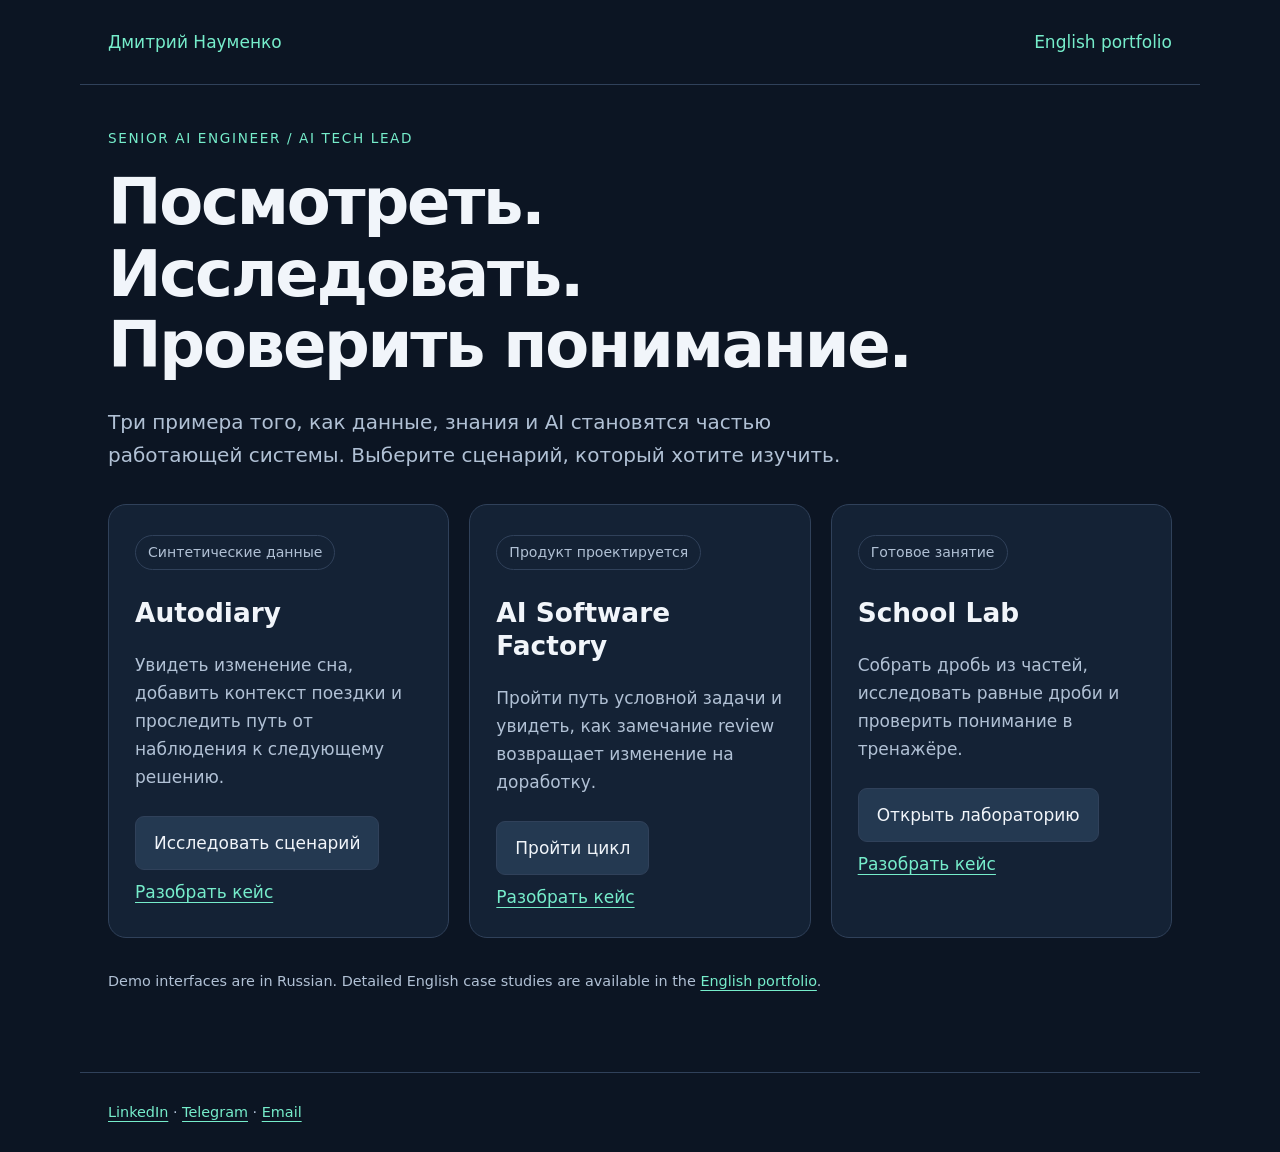
==== docs/index.html @ 7033c2be "[AD-0141] build bilingual ai engineering portfolio" ====
<!doctype html><html lang="ru"><head><meta charset="utf-8"><meta name="viewport" content="width=device-width, initial-scale=1"><meta name="description" content="Демонстрации AI-проектов Дмитрия Науменко: Autodiary, AI Software Factory и School Lab."><title>AI-проекты — Дмитрий Науменко</title><link rel="stylesheet" href="style.css"><link rel="icon" href="data:image/svg+xml,%3Csvg xmlns='http://www.w3.org/2000/svg' viewBox='0 0 64 64'%3E%3Crect width='64' height='64' rx='14' fill='%230e1929'/%3E%3Ctext x='15' y='46' fill='%2376edcb' font-family='Arial' font-size='42'%3ED%3C/text%3E%3C/svg%3E"></head><body>
<header><a href="https://github.com/dmitrii-naumenko/portfolio">Дмитрий Науменко</a><a href="https://github.com/dmitrii-naumenko/portfolio/blob/main/en/README.md" lang="en">English portfolio</a></header>
<main><p class="eyebrow">Senior AI Engineer / AI Tech Lead</p><h1>Посмотреть. Исследовать. <br>Проверить понимание.</h1><p class="lead">Три примера того, как данные, знания и AI становятся частью работающей системы. Выберите сценарий, который хотите изучить.</p>
<div class="grid"><article class="panel"><span class="tag">Синтетические данные</span><h2>Autodiary</h2><p>Увидеть изменение сна, добавить контекст поездки и проследить путь от наблюдения к следующему решению.</p><a class="button" href="demos/autodiary.html">Исследовать сценарий</a><a href="https://github.com/dmitrii-naumenko/portfolio/tree/main/projects/autodiary">Разобрать кейс</a></article>
<article class="panel"><span class="tag">Продукт проектируется</span><h2>AI Software Factory</h2><p>Пройти путь условной задачи и увидеть, как замечание review возвращает изменение на доработку.</p><a class="button" href="demos/factory.html">Пройти цикл</a><a href="https://github.com/dmitrii-naumenko/portfolio/blob/main/projects/factory.md">Разобрать кейс</a></article>
<article class="panel"><span class="tag">Готовое занятие</span><h2>School Lab</h2><p>Собрать дробь из частей, исследовать равные дроби и проверить понимание в тренажёре.</p><a class="button" href="demos/school.html">Открыть лабораторию</a><a href="https://github.com/dmitrii-naumenko/portfolio/blob/main/projects/school.md">Разобрать кейс</a></article></div>
<p class="small" lang="en">Demo interfaces are in Russian. Detailed English case studies are available in the <a href="https://github.com/dmitrii-naumenko/portfolio/blob/main/en/README.md">English portfolio</a>.</p></main>
<footer><a href="https://www.linkedin.com/in/naumenko-d/">LinkedIn</a> · <a href="https://t.me/naumenko_ds">Telegram</a> · <a href="mailto:dima-post2009@yandex.com">Email</a></footer></body></html>
---- docs/style.css ----
:root{color-scheme:dark;--bg:#0c1523;--panel:#142235;--line:#30415a;--text:#f1f5fa;--muted:#b1c1d5;--accent:#76edcb}*{box-sizing:border-box}body{margin:0;background:var(--bg);color:var(--text);font:17px/1.65 system-ui,-apple-system,sans-serif}a{color:var(--accent);text-underline-offset:4px}a:hover{color:white}a:focus-visible,button:focus-visible,input:focus-visible,summary:focus-visible{outline:3px solid #fbbf72;outline-offset:4px}main,header,footer{max-width:1120px;margin:auto;padding:28px}header{display:flex;gap:18px;justify-content:space-between;flex-wrap:wrap;border-bottom:1px solid var(--line)}header a{text-decoration:none}h1{font-size:clamp(2.2rem,5vw,4.2rem);line-height:1.12;letter-spacing:-.035em;max-width:850px;margin:18px 0 24px}h2{font-size:1.65rem;line-height:1.25}h3{font-size:1.15rem;line-height:1.4}p{max-width:830px}.eyebrow{font-size:.85rem;letter-spacing:.12em;text-transform:uppercase;color:var(--accent)}.lead{font-size:1.25rem;color:var(--muted);max-width:790px}.tag{display:inline-block;font-size:.88rem;padding:5px 12px;border:1px solid var(--line);border-radius:99px;color:var(--muted);margin:4px 6px 4px 0}.grid{display:grid;grid-template-columns:repeat(3,1fr);gap:20px;margin:32px 0}.panel{background:var(--panel);border:1px solid var(--line);border-radius:18px;padding:26px}.panel p{color:var(--muted)}.panel a{display:inline-block;margin:8px 10px 0 0}.two{display:grid;grid-template-columns:1fr 1fr;gap:22px;margin:28px 0}.button,button{display:inline-block;border:1px solid var(--line);background:#243951;border-radius:9px;color:var(--text);padding:12px 18px;font:inherit;cursor:pointer;text-decoration:none;margin:4px 6px 4px 0}button[aria-pressed=true],button.current{background:var(--accent);color:#0b1e1c;border-color:var(--accent)}button:disabled{opacity:.45;cursor:default}.note{border-left:3px solid var(--accent);padding:12px 20px;background:#132b32;border-radius:0 10px 10px 0}.small{font-size:.9rem;color:var(--muted)}.metric{font-size:2.6rem;line-height:1.2;display:block;color:var(--accent);font-weight:700}.chart{display:flex;gap:10px;align-items:flex-end;height:220px;padding:20px 8px 0}.bar{flex:1;min-width:0;text-align:center}.bar i{display:block;background:linear-gradient(#76edcb,#358d8c);border-radius:7px 7px 0 0;height:var(--height)}.bar span{display:block;font-size:.85rem;margin-top:8px}.bar b{display:block;font-size:.85rem;font-weight:500;color:var(--muted)}label{cursor:pointer}input[type=checkbox]{width:20px;height:20px;vertical-align:middle;margin-right:10px;accent-color:var(--accent)}summary{cursor:pointer;padding:12px 0;color:var(--accent)}.steps{display:flex;flex-wrap:wrap;gap:6px;margin:24px 0}.steps button{font-size:.9rem}.status{color:var(--accent);font-weight:650}footer{border-top:1px solid var(--line);color:var(--muted);font-size:.9rem;margin-top:35px}code{font-size:.95em}noscript{display:block;background:#683510;padding:20px}@media(max-width:760px){.grid,.two{grid-template-columns:1fr}main,header,footer{padding:22px}.panel{padding:22px}.chart{gap:5px;height:190px}.bar span,.bar b{font-size:.8rem}h1{font-size:2.35rem}.steps button{padding:9px 11px}.lead{font-size:1.1rem}}
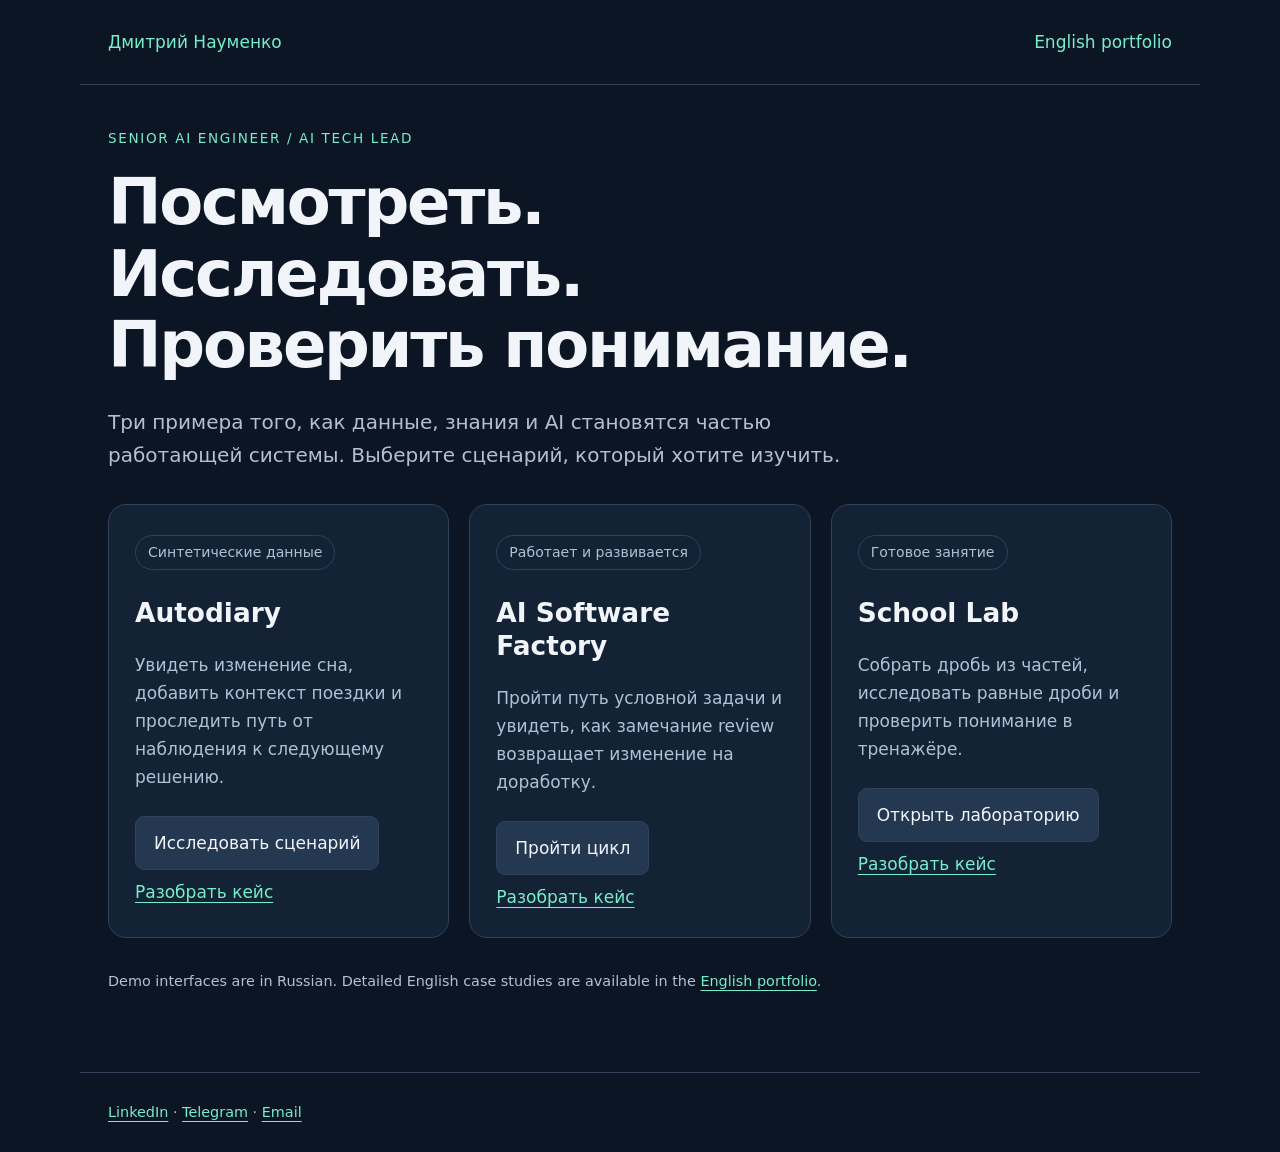
==== commit b1ab5483: "[AD-0141] clarify factory status and analytics scope" ====
--- a/docs/index.html
+++ b/docs/index.html
@@ -2,7 +2,7 @@
 <header><a href="https://github.com/dmitrii-naumenko/portfolio">Дмитрий Науменко</a><a href="https://github.com/dmitrii-naumenko/portfolio/blob/main/en/README.md" lang="en">English portfolio</a></header>
 <main><p class="eyebrow">Senior AI Engineer / AI Tech Lead</p><h1>Посмотреть. Исследовать. <br>Проверить понимание.</h1><p class="lead">Три примера того, как данные, знания и AI становятся частью работающей системы. Выберите сценарий, который хотите изучить.</p>
 <div class="grid"><article class="panel"><span class="tag">Синтетические данные</span><h2>Autodiary</h2><p>Увидеть изменение сна, добавить контекст поездки и проследить путь от наблюдения к следующему решению.</p><a class="button" href="demos/autodiary.html">Исследовать сценарий</a><a href="https://github.com/dmitrii-naumenko/portfolio/tree/main/projects/autodiary">Разобрать кейс</a></article>
-<article class="panel"><span class="tag">Продукт проектируется</span><h2>AI Software Factory</h2><p>Пройти путь условной задачи и увидеть, как замечание review возвращает изменение на доработку.</p><a class="button" href="demos/factory.html">Пройти цикл</a><a href="https://github.com/dmitrii-naumenko/portfolio/blob/main/projects/factory.md">Разобрать кейс</a></article>
+<article class="panel"><span class="tag">Работает и развивается</span><h2>AI Software Factory</h2><p>Пройти путь условной задачи и увидеть, как замечание review возвращает изменение на доработку.</p><a class="button" href="demos/factory.html">Пройти цикл</a><a href="https://github.com/dmitrii-naumenko/portfolio/blob/main/projects/factory.md">Разобрать кейс</a></article>
 <article class="panel"><span class="tag">Готовое занятие</span><h2>School Lab</h2><p>Собрать дробь из частей, исследовать равные дроби и проверить понимание в тренажёре.</p><a class="button" href="demos/school.html">Открыть лабораторию</a><a href="https://github.com/dmitrii-naumenko/portfolio/blob/main/projects/school.md">Разобрать кейс</a></article></div>
 <p class="small" lang="en">Demo interfaces are in Russian. Detailed English case studies are available in the <a href="https://github.com/dmitrii-naumenko/portfolio/blob/main/en/README.md">English portfolio</a>.</p></main>
 <footer><a href="https://www.linkedin.com/in/naumenko-d/">LinkedIn</a> · <a href="https://t.me/naumenko_ds">Telegram</a> · <a href="mailto:dima-post2009@yandex.com">Email</a></footer></body></html>
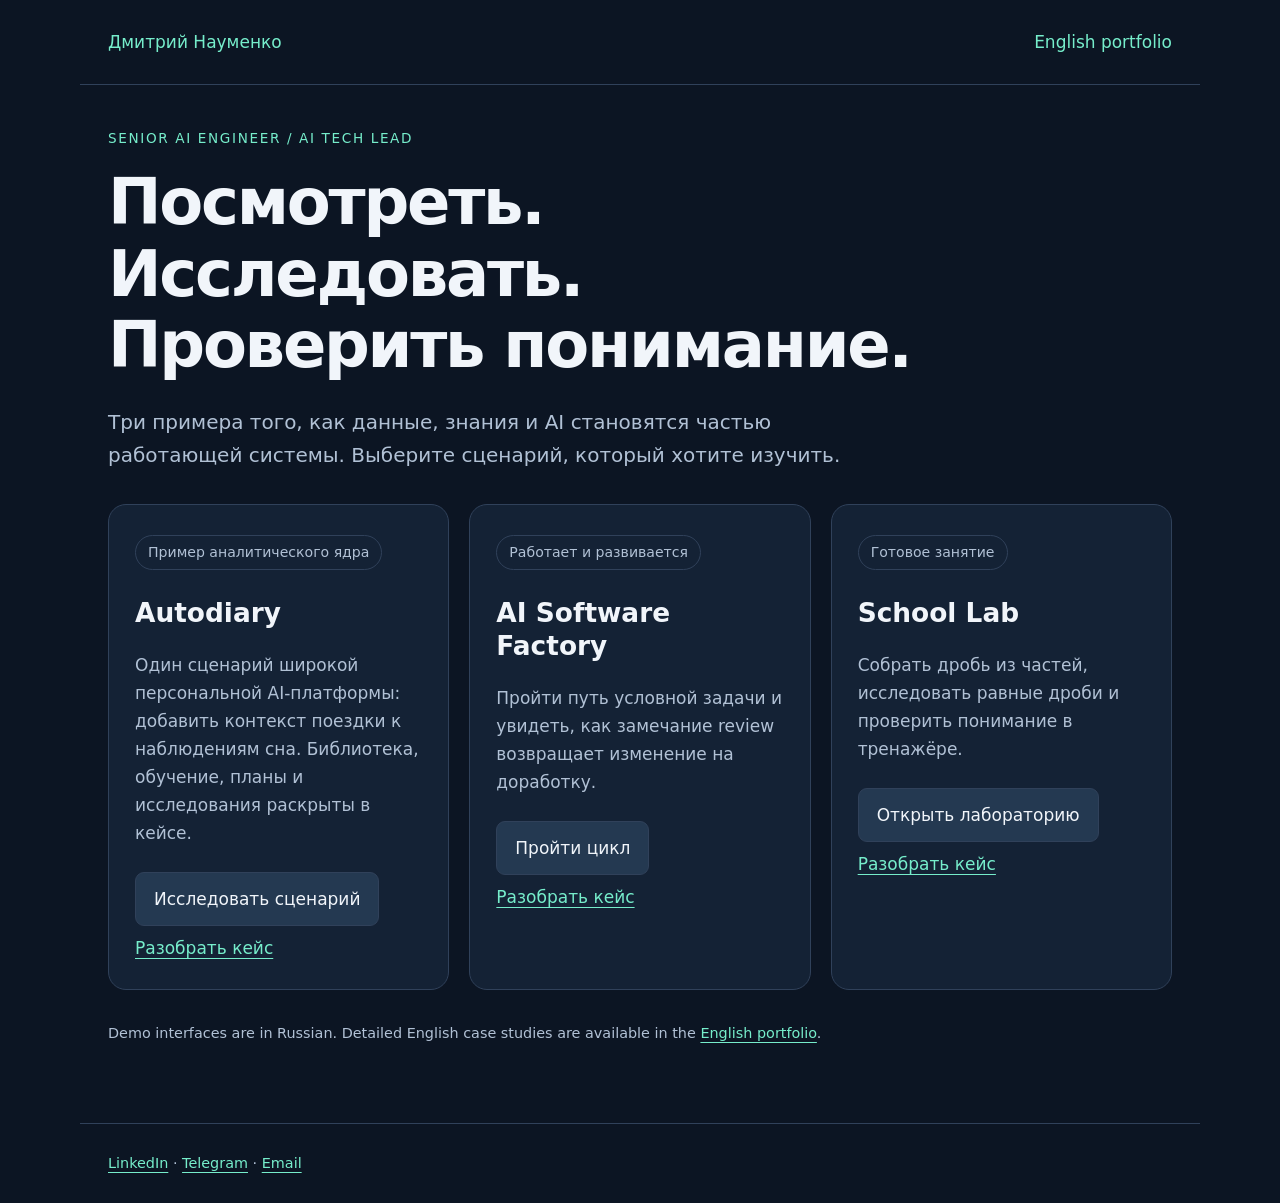
==== commit e0dee171: "[AD-0141] present autodiary as complete personal platform" ====
--- a/docs/index.html
+++ b/docs/index.html
@@ -1,7 +1,7 @@
 <!doctype html><html lang="ru"><head><meta charset="utf-8"><meta name="viewport" content="width=device-width, initial-scale=1"><meta name="description" content="Демонстрации AI-проектов Дмитрия Науменко: Autodiary, AI Software Factory и School Lab."><title>AI-проекты — Дмитрий Науменко</title><link rel="stylesheet" href="style.css"><link rel="icon" href="data:image/svg+xml,%3Csvg xmlns='http://www.w3.org/2000/svg' viewBox='0 0 64 64'%3E%3Crect width='64' height='64' rx='14' fill='%230e1929'/%3E%3Ctext x='15' y='46' fill='%2376edcb' font-family='Arial' font-size='42'%3ED%3C/text%3E%3C/svg%3E"></head><body>
 <header><a href="https://github.com/dmitrii-naumenko/portfolio">Дмитрий Науменко</a><a href="https://github.com/dmitrii-naumenko/portfolio/blob/main/en/README.md" lang="en">English portfolio</a></header>
 <main><p class="eyebrow">Senior AI Engineer / AI Tech Lead</p><h1>Посмотреть. Исследовать. <br>Проверить понимание.</h1><p class="lead">Три примера того, как данные, знания и AI становятся частью работающей системы. Выберите сценарий, который хотите изучить.</p>
-<div class="grid"><article class="panel"><span class="tag">Синтетические данные</span><h2>Autodiary</h2><p>Увидеть изменение сна, добавить контекст поездки и проследить путь от наблюдения к следующему решению.</p><a class="button" href="demos/autodiary.html">Исследовать сценарий</a><a href="https://github.com/dmitrii-naumenko/portfolio/tree/main/projects/autodiary">Разобрать кейс</a></article>
+<div class="grid"><article class="panel"><span class="tag">Пример аналитического ядра</span><h2>Autodiary</h2><p>Один сценарий широкой персональной AI-платформы: добавить контекст поездки к наблюдениям сна. Библиотека, обучение, планы и исследования раскрыты в кейсе.</p><a class="button" href="demos/autodiary.html">Исследовать сценарий</a><a href="https://github.com/dmitrii-naumenko/portfolio/tree/main/projects/autodiary">Разобрать кейс</a></article>
 <article class="panel"><span class="tag">Работает и развивается</span><h2>AI Software Factory</h2><p>Пройти путь условной задачи и увидеть, как замечание review возвращает изменение на доработку.</p><a class="button" href="demos/factory.html">Пройти цикл</a><a href="https://github.com/dmitrii-naumenko/portfolio/blob/main/projects/factory.md">Разобрать кейс</a></article>
 <article class="panel"><span class="tag">Готовое занятие</span><h2>School Lab</h2><p>Собрать дробь из частей, исследовать равные дроби и проверить понимание в тренажёре.</p><a class="button" href="demos/school.html">Открыть лабораторию</a><a href="https://github.com/dmitrii-naumenko/portfolio/blob/main/projects/school.md">Разобрать кейс</a></article></div>
 <p class="small" lang="en">Demo interfaces are in Russian. Detailed English case studies are available in the <a href="https://github.com/dmitrii-naumenko/portfolio/blob/main/en/README.md">English portfolio</a>.</p></main>
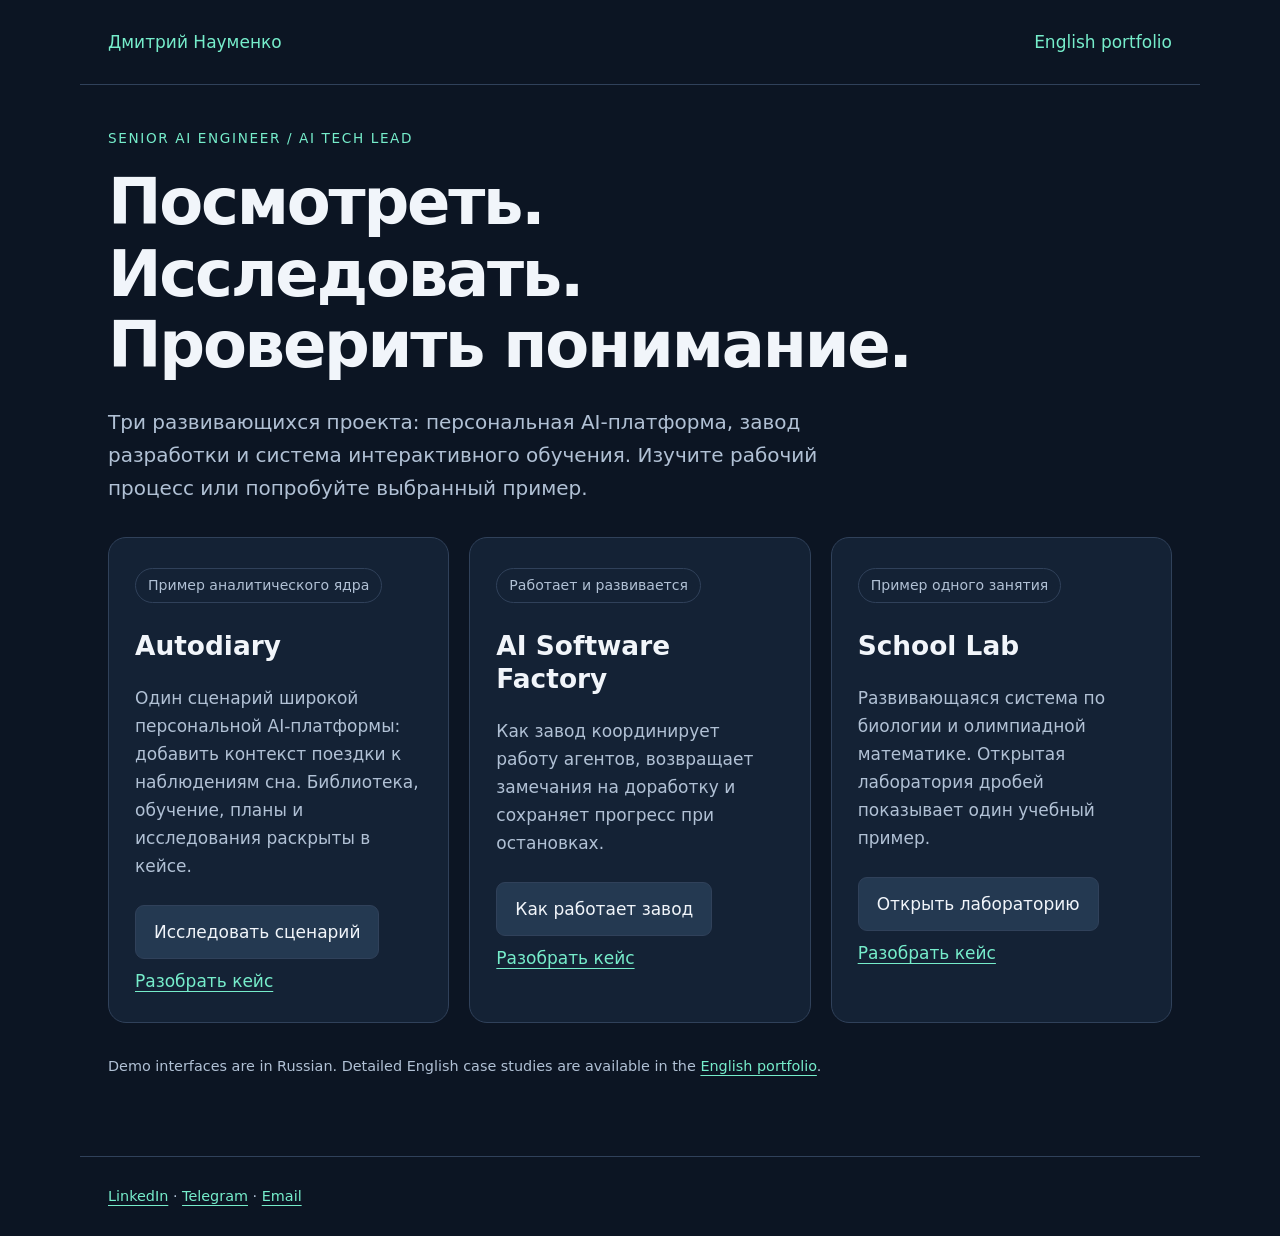
==== commit 7d26e0f6: "[AD-0141] refine factory workflow and school scope" ====
--- a/docs/index.html
+++ b/docs/index.html
@@ -1,8 +1,8 @@
-<!doctype html><html lang="ru"><head><meta charset="utf-8"><meta name="viewport" content="width=device-width, initial-scale=1"><meta name="description" content="Демонстрации AI-проектов Дмитрия Науменко: Autodiary, AI Software Factory и School Lab."><title>AI-проекты — Дмитрий Науменко</title><link rel="stylesheet" href="style.css"><link rel="icon" href="data:image/svg+xml,%3Csvg xmlns='http://www.w3.org/2000/svg' viewBox='0 0 64 64'%3E%3Crect width='64' height='64' rx='14' fill='%230e1929'/%3E%3Ctext x='15' y='46' fill='%2376edcb' font-family='Arial' font-size='42'%3ED%3C/text%3E%3C/svg%3E"></head><body>
+<!doctype html><html lang="ru"><head><meta charset="utf-8"><meta name="viewport" content="width=device-width, initial-scale=1"><meta name="description" content="AI-проекты и учебные примеры Дмитрия Науменко: Autodiary, AI Software Factory и School Lab."><title>AI-проекты — Дмитрий Науменко</title><link rel="stylesheet" href="style.css"><link rel="icon" href="data:image/svg+xml,%3Csvg xmlns='http://www.w3.org/2000/svg' viewBox='0 0 64 64'%3E%3Crect width='64' height='64' rx='14' fill='%230e1929'/%3E%3Ctext x='15' y='46' fill='%2376edcb' font-family='Arial' font-size='42'%3ED%3C/text%3E%3C/svg%3E"></head><body>
 <header><a href="https://github.com/dmitrii-naumenko/portfolio">Дмитрий Науменко</a><a href="https://github.com/dmitrii-naumenko/portfolio/blob/main/en/README.md" lang="en">English portfolio</a></header>
-<main><p class="eyebrow">Senior AI Engineer / AI Tech Lead</p><h1>Посмотреть. Исследовать. <br>Проверить понимание.</h1><p class="lead">Три примера того, как данные, знания и AI становятся частью работающей системы. Выберите сценарий, который хотите изучить.</p>
+<main><p class="eyebrow">Senior AI Engineer / AI Tech Lead</p><h1>Посмотреть. Исследовать. <br>Проверить понимание.</h1><p class="lead">Три развивающихся проекта: персональная AI-платформа, завод разработки и система интерактивного обучения. Изучите рабочий процесс или попробуйте выбранный пример.</p>
 <div class="grid"><article class="panel"><span class="tag">Пример аналитического ядра</span><h2>Autodiary</h2><p>Один сценарий широкой персональной AI-платформы: добавить контекст поездки к наблюдениям сна. Библиотека, обучение, планы и исследования раскрыты в кейсе.</p><a class="button" href="demos/autodiary.html">Исследовать сценарий</a><a href="https://github.com/dmitrii-naumenko/portfolio/tree/main/projects/autodiary">Разобрать кейс</a></article>
-<article class="panel"><span class="tag">Работает и развивается</span><h2>AI Software Factory</h2><p>Пройти путь условной задачи и увидеть, как замечание review возвращает изменение на доработку.</p><a class="button" href="demos/factory.html">Пройти цикл</a><a href="https://github.com/dmitrii-naumenko/portfolio/blob/main/projects/factory.md">Разобрать кейс</a></article>
-<article class="panel"><span class="tag">Готовое занятие</span><h2>School Lab</h2><p>Собрать дробь из частей, исследовать равные дроби и проверить понимание в тренажёре.</p><a class="button" href="demos/school.html">Открыть лабораторию</a><a href="https://github.com/dmitrii-naumenko/portfolio/blob/main/projects/school.md">Разобрать кейс</a></article></div>
+<article class="panel"><span class="tag">Работает и развивается</span><h2>AI Software Factory</h2><p>Как завод координирует работу агентов, возвращает замечания на доработку и сохраняет прогресс при остановках.</p><a class="button" href="demos/factory.html">Как работает завод</a><a href="https://github.com/dmitrii-naumenko/portfolio/blob/main/projects/factory.md">Разобрать кейс</a></article>
+<article class="panel"><span class="tag">Пример одного занятия</span><h2>School Lab</h2><p>Развивающаяся система по биологии и олимпиадной математике. Открытая лаборатория дробей показывает один учебный пример.</p><a class="button" href="demos/school.html">Открыть лабораторию</a><a href="https://github.com/dmitrii-naumenko/portfolio/blob/main/projects/school.md">Разобрать кейс</a></article></div>
 <p class="small" lang="en">Demo interfaces are in Russian. Detailed English case studies are available in the <a href="https://github.com/dmitrii-naumenko/portfolio/blob/main/en/README.md">English portfolio</a>.</p></main>
 <footer><a href="https://www.linkedin.com/in/naumenko-d/">LinkedIn</a> · <a href="https://t.me/naumenko_ds">Telegram</a> · <a href="mailto:dima-post2009@yandex.com">Email</a></footer></body></html>
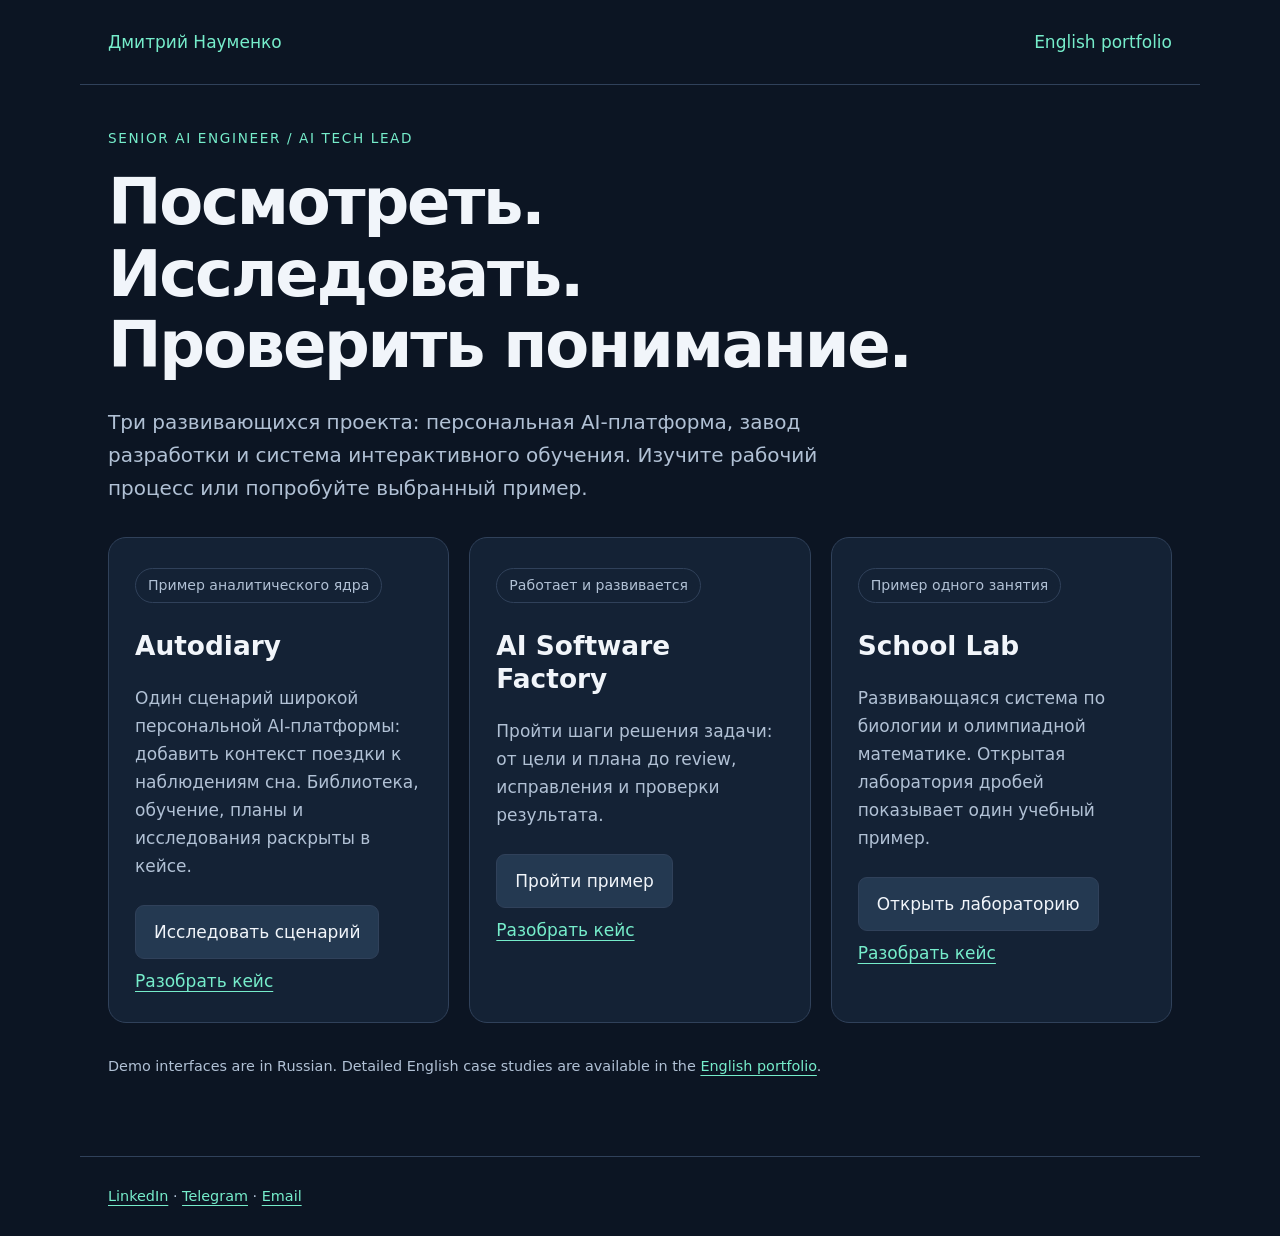
==== commit 8bb38296: "[AD-0141] restore interactive factory example and links" ====
--- a/docs/index.html
+++ b/docs/index.html
@@ -2,7 +2,7 @@
 <header><a href="https://github.com/dmitrii-naumenko/portfolio">Дмитрий Науменко</a><a href="https://github.com/dmitrii-naumenko/portfolio/blob/main/en/README.md" lang="en">English portfolio</a></header>
 <main><p class="eyebrow">Senior AI Engineer / AI Tech Lead</p><h1>Посмотреть. Исследовать. <br>Проверить понимание.</h1><p class="lead">Три развивающихся проекта: персональная AI-платформа, завод разработки и система интерактивного обучения. Изучите рабочий процесс или попробуйте выбранный пример.</p>
 <div class="grid"><article class="panel"><span class="tag">Пример аналитического ядра</span><h2>Autodiary</h2><p>Один сценарий широкой персональной AI-платформы: добавить контекст поездки к наблюдениям сна. Библиотека, обучение, планы и исследования раскрыты в кейсе.</p><a class="button" href="demos/autodiary.html">Исследовать сценарий</a><a href="https://github.com/dmitrii-naumenko/portfolio/tree/main/projects/autodiary">Разобрать кейс</a></article>
-<article class="panel"><span class="tag">Работает и развивается</span><h2>AI Software Factory</h2><p>Как завод координирует работу агентов, возвращает замечания на доработку и сохраняет прогресс при остановках.</p><a class="button" href="demos/factory.html">Как работает завод</a><a href="https://github.com/dmitrii-naumenko/portfolio/blob/main/projects/factory.md">Разобрать кейс</a></article>
+<article class="panel"><span class="tag">Работает и развивается</span><h2>AI Software Factory</h2><p>Пройти шаги решения задачи: от цели и плана до review, исправления и проверки результата.</p><a class="button" href="demos/factory.html">Пройти пример</a><a href="https://github.com/dmitrii-naumenko/portfolio/blob/main/projects/factory.md">Разобрать кейс</a></article>
 <article class="panel"><span class="tag">Пример одного занятия</span><h2>School Lab</h2><p>Развивающаяся система по биологии и олимпиадной математике. Открытая лаборатория дробей показывает один учебный пример.</p><a class="button" href="demos/school.html">Открыть лабораторию</a><a href="https://github.com/dmitrii-naumenko/portfolio/blob/main/projects/school.md">Разобрать кейс</a></article></div>
 <p class="small" lang="en">Demo interfaces are in Russian. Detailed English case studies are available in the <a href="https://github.com/dmitrii-naumenko/portfolio/blob/main/en/README.md">English portfolio</a>.</p></main>
 <footer><a href="https://www.linkedin.com/in/naumenko-d/">LinkedIn</a> · <a href="https://t.me/naumenko_ds">Telegram</a> · <a href="mailto:dima-post2009@yandex.com">Email</a></footer></body></html>
